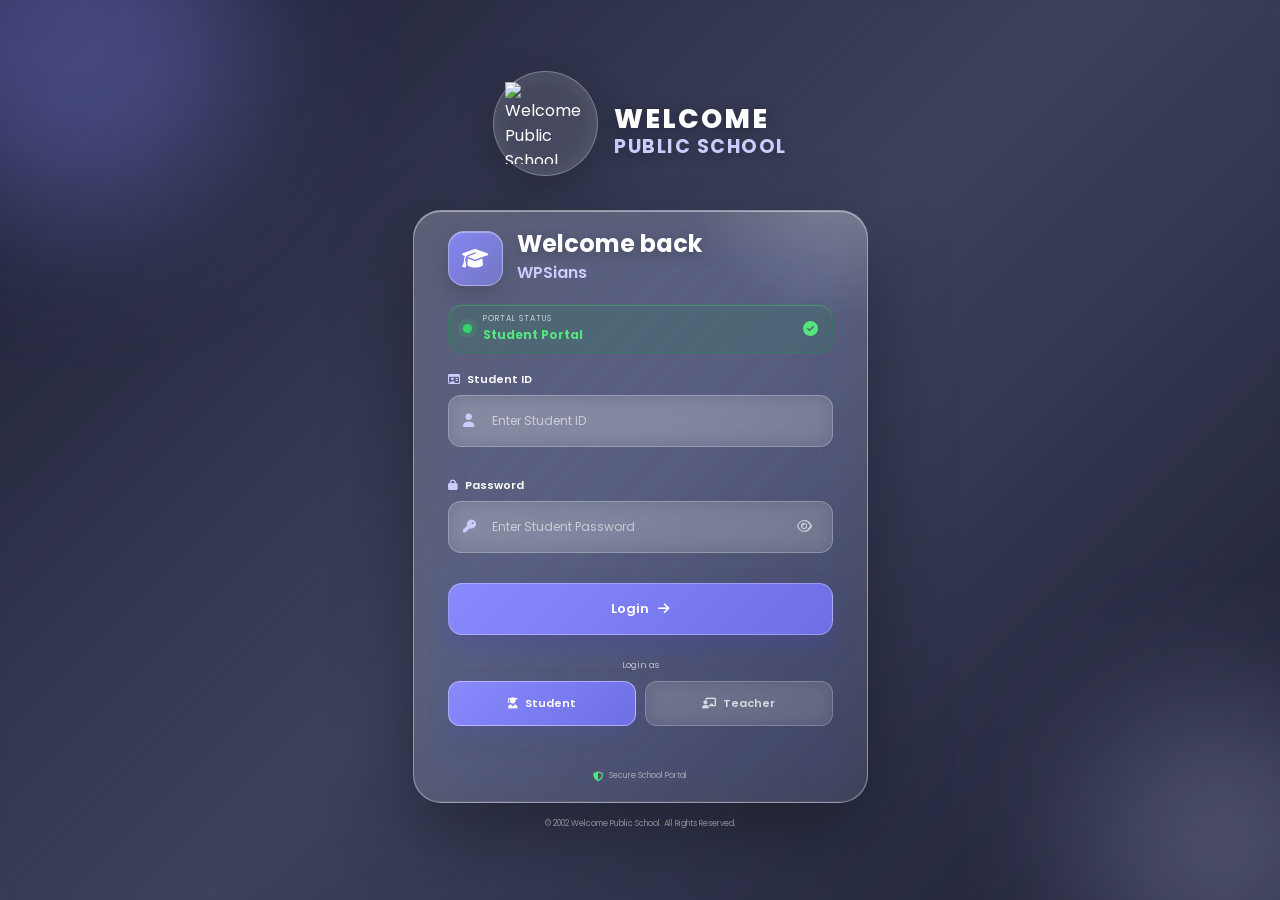
==== index.html @ 853c01d7 "Add files via upload" ====
<!DOCTYPE html>
<html lang="en">
<head>
    <meta charset="UTF-8">

    <meta
        name="viewport"
        content="width=device-width, initial-scale=1.0"
    >

    <title>Login | Welcome Public School</title>

    <!-- Google Font -->
    <link rel="preconnect" href="https://fonts.googleapis.com">
    <link rel="preconnect" href="https://fonts.gstatic.com" crossorigin>

    <link
        href="https://fonts.googleapis.com/css2?family=Poppins:wght@300;400;500;600;700;800&display=swap"
        rel="stylesheet"
    >

    <!-- Font Awesome -->
    <link
        rel="stylesheet"
        href="https://cdnjs.cloudflare.com/ajax/libs/font-awesome/6.6.0/css/all.min.css"
    >

    <!-- CSS -->
    <link rel="stylesheet" href="style.css">
    <link rel="icon" type="image/x-icon" href="/favicon.ico">

</head>

<body>

    <!-- =====================================================
         BACKGROUND VIDEO
         ===================================================== -->

    <video
        class="background-video"
        autoplay
        muted
        loop
        playsinline
        preload="auto"
    >
        <source src="images/bg-video.mp4" type="video/mp4">
    </video>


    <!-- =====================================================
         VIDEO OVERLAY
         ===================================================== -->

    <div class="video-overlay"></div>


    <!-- =====================================================
         DECORATIVE LIGHT
         ===================================================== -->

    <div class="ambient-light light-one"></div>
    <div class="ambient-light light-two"></div>


    <!-- =====================================================
         LOGIN PAGE
         ===================================================== -->

    <main class="login-page">


        <!-- =================================================
             SCHOOL BRANDING
             No background / no card
             ================================================= -->

        <section class="school-branding">

            <div class="logo-wrapper">

                <img
                    src="images/logo.png"
                    alt="Welcome Public School Logo"
                    class="school-logo"
                >

            </div>

            


            <div class="school-name">

                <h1>
                    WELCOME
                </h1>

                <h2>
                    PUBLIC SCHOOL
                </h2>

            </div>

        </section>



        <!-- =================================================
             LOGIN CARD
             ================================================= -->

        <section class="login-section">

            <div class="login-card">


                <!-- Glass shine -->

                <div class="glass-shine"></div>


                <!-- =================================================
                     CARD HEADER
                     ================================================= -->

                <div class="login-header">

                    <div class="login-icon">

                        <i class="fa-solid fa-graduation-cap"></i>

                    </div>

                    <div>

                        <h2>
                            Welcome back
                        </h2>

                        <p>
                            WPSians
                        </p>

                    </div>

                </div>



                <!-- =================================================
                     PORTAL STATUS
                     ================================================= -->

                <div
                    class="portal-status student-mode"
                    id="portalStatus"
                >

                    <span class="status-dot"></span>

                    <div class="status-text">

                        <span>
                            Portal Status
                        </span>

                        <strong id="portalName">
                            Student Portal
                        </strong>

                    </div>

                    <i
                        class="fa-solid fa-circle-check"
                        id="statusIcon"
                    ></i>

                </div>



                <!-- =================================================
                     LOGIN FORM
                     ================================================= -->

                <form
                    id="loginForm"
                    autocomplete="on"
                    novalidate
                >


                    <!-- ID -->

                    <div class="input-group">

                        <label for="userId">

                            <i class="fa-regular fa-id-card"></i>

                            <span id="idLabel">
                                Student ID
                            </span>

                        </label>


                        <div class="input-box">

                            <i class="fa-solid fa-user"></i>

                            <input
                                type="text"
                                id="userId"
                                name="userId"
                                placeholder="Enter ID"
                                autocomplete="username"
                            >

                        </div>


                        <small
                            class="error"
                            id="idError"
                        ></small>

                    </div>



                    <!-- PASSWORD -->

                    <div class="input-group">

                        <label for="password">

                            <i class="fa-solid fa-lock"></i>

                            <span id="passwordLabel">
                                Password
                            </span>

                        </label>


                        <div class="input-box">

                            <i class="fa-solid fa-key"></i>

                            <input
                                type="password"
                                id="password"
                                name="password"
                                placeholder="Enter Password"
                                autocomplete="current-password"
                            >


                            <button
                                type="button"
                                class="password-toggle"
                                id="passwordToggle"
                                aria-label="Show password"
                            >

                                <i class="fa-regular fa-eye"></i>

                            </button>

                        </div>


                        <small
                            class="error"
                            id="passwordError"
                        ></small>

                    </div>



                    <!-- =================================================
                         LOGIN BUTTON
                         ================================================= -->

                    <button
                        type="submit"
                        class="login-button"
                        id="loginButton"
                    >

                        <span class="button-text">
                            Login
                        </span>

                        <i class="fa-solid fa-arrow-right"></i>

                        <span class="loader"></span>

                    </button>

                </form>



                <!-- =================================================
                     PORTAL SELECTOR
                     ================================================= -->

                <div class="portal-selector">

                    <span class="selector-label">
                        Login as
                    </span>


                    <div class="portal-buttons">


                        <button
                            type="button"
                            class="portal-button active"
                            id="studentButton"
                        >

                            <i class="fa-solid fa-user-graduate"></i>

                            <span>
                                Student
                            </span>

                        </button>


                        <button
                            type="button"
                            class="portal-button"
                            id="teacherButton"
                        >

                            <i class="fa-solid fa-chalkboard-user"></i>

                            <span>
                                Teacher
                            </span>

                        </button>

                    </div>

                </div>



                <!-- =================================================
                     MESSAGE
                     ================================================= -->

                <div
                    class="login-message"
                    id="loginMessage"
                ></div>



                <!-- =================================================
                     SECURITY
                     ================================================= -->

                <div class="security">

                    <i class="fa-solid fa-shield-halved"></i>

                    <span>
                        Secure School Portal
                    </span>

                </div>

            </div>


            <p class="copyright">
                © 2002 Welcome Public School. All Rights Reserved.
            </p>

        </section>

    </main>


    <!-- JavaScript -->
    <script src="script.js"></script>
    <!-- JavaScript -->
    <script src="common.js"></script>

</body>
</html>
---- style.css ----
/* =========================================================
   WELCOME PUBLIC SCHOOL
   MODERN LIQUID GLASS LOGIN
   ========================================================= */


/* =========================================================
   RESET
   ========================================================= */

* {
    margin: 0;
    padding: 0;
    box-sizing: border-box;
}

html {
    min-height: 100%;
}

body {
    min-height: 100vh;

    font-family: 'Poppins', sans-serif;

    color: #FFFFFF;

    overflow-x: hidden;

    background: #333B42;
}



/* =========================================================
   BACKGROUND VIDEO
   ========================================================= */

.background-video {
    position: fixed;

    inset: 0;

    width: 100%;
    height: 100%;

    object-fit: cover;

    z-index: -5;
}



/* =========================================================
   VIDEO OVERLAY
   ========================================================= */

.video-overlay {
    position: fixed;

    inset: 0;

    z-index: -4;

    background:
        linear-gradient(
            135deg,
            rgba(20, 20, 45, 0.70),
            rgba(75, 75, 130, 0.42),
            rgba(20, 20, 45, 0.68)
        );

    backdrop-filter: blur(2px);
}



/* =========================================================
   AMBIENT LIGHTS
   ========================================================= */

.ambient-light {
    position: fixed;

    border-radius: 50%;

    pointer-events: none;

    z-index: -3;

    filter: blur(70px);
}

.light-one {
    width: 350px;
    height: 350px;

    top: -130px;
    left: -100px;

    background: rgba(138, 138, 255, 0.35);
}

.light-two {
    width: 300px;
    height: 300px;

    right: -100px;
    bottom: -100px;

    background: rgba(204, 204, 255, 0.25);
}



/* =========================================================
   MAIN PAGE
   ========================================================= */

.login-page {

    min-height: 100vh;

    width: 100%;

    display: flex;

    flex-direction: column;

    align-items: center;

    justify-content: center;

    padding: 35px 20px;

}



/* =========================================================
   SCHOOL BRANDING
   NO BACKGROUND
   NO CARD
   ========================================================= */

.school-branding {
    display: inline-flex;

    align-items: center;
    justify-content: center;

    gap: 16px;

    margin: 0 auto 25px;
    margin-bottom: 20px;

    position: relative;
    z-index: 5;

    text-align: left;

    color: #ffffff;
}

@keyframes brandingAppear {

    from {
        opacity: 0;
        transform: translateY(-18px);
    }

    to {
        opacity: 1;
        transform: translateY(0);
    }

}



/* =========================================================
   LOGO
   ========================================================= */

.logo-wrapper {

    width: 105px;
    height: 105px;

    margin: 0 auto 14px;

    display: flex;

    align-items: center;
    justify-content: center;

    border-radius: 50%;

    background: rgba(255, 255, 255, 0.10);

    border: 1px solid rgba(255, 255, 255, 0.30);

    box-shadow:
        0 10px 40px rgba(0, 0, 0, 0.22),

        inset 0 0 25px
        rgba(255, 255, 255, 0.10);

    backdrop-filter: blur(12px);

    transition: 0.35s ease;
}

.logo-wrapper:hover {

    transform: translateY(-5px) scale(1.03);

    background: rgba(255, 255, 255, 0.16);

    box-shadow:
        0 15px 45px rgba(0, 0, 0, 0.28);
}

.school-logo {

    width: 82px;
    height: 82px;

    object-fit: contain;
}



/* =========================================================
   SCHOOL NAME
   ========================================================= */

.school-name h1 {

    font-size: 27px;

    line-height: 1;

    font-weight: 800;

    letter-spacing: 2px;

    color: #FFFFFF;

    text-shadow:
        0 3px 18px rgba(0, 0, 0, 0.35);
}

.school-name h2 {

    margin-top: 5px;

    font-size: 19px;

    line-height: 1;

    font-weight: 700;

    letter-spacing: 1.5px;

    color: #CCCCFF;

    text-shadow:
        0 3px 15px rgba(0, 0, 0, 0.30);
}



/* =========================================================
   SCHOOL INFO
   ========================================================= */

.school-line {

    width: 55px;
    height: 2px;

    margin: 12px auto 8px;

    border-radius: 20px;

    background: #FFFFFF;

    opacity: 0.7;
}

.established {

    font-size: 10px;

    font-weight: 600;

    color: #FFFFFF;

    opacity: 0.9;
}

.location {

    margin-top: 3px;

    font-size: 9px;

    line-height: 1.5;

    color: #CCCCFF;

    opacity: 0.85;
}



/* =========================================================
   LOGIN SECTION
   ========================================================= */

.login-section {

    width: 100%;

    max-width: 455px;

    animation: cardAppear 0.8s 0.1s ease both;
}

@keyframes cardAppear {

    from {
        opacity: 0;

        transform:
            translateY(25px)
            scale(0.98);
    }

    to {
        opacity: 1;

        transform:
            translateY(0)
            scale(1);
    }

}



/* =========================================================
   LIQUID GLASS LOGIN CARD
   ========================================================= */

.login-card {

    position: relative;

    width: 100%;

    padding: 20px 34px;

    overflow: hidden;

    border-radius: 28px;

    background:
        linear-gradient(
            135deg,
            rgba(255, 255, 255, 0.22),
            rgba(255, 255, 255, 0.09)
        );

    border:
        1px solid rgba(255, 255, 255, 0.38);

    box-shadow:

        0 30px 80px
        rgba(0, 0, 0, 0.35),

        inset 0 1px 0
        rgba(255, 255, 255, 0.45),

        inset 0 -1px 0
        rgba(255, 255, 255, 0.08);

    backdrop-filter:
        blur(25px)
        saturate(150%);

    -webkit-backdrop-filter:
        blur(25px)
        saturate(150%);

    transition: 0.35s ease;
}

.login-card:hover {

    border-color:
        rgba(255, 255, 255, 0.50);

    box-shadow:

        0 35px 90px
        rgba(0, 0, 0, 0.40),

        inset 0 1px 0
        rgba(255, 255, 255, 0.50);
}



/* =========================================================
   GLASS SHINE
   ========================================================= */

.glass-shine {

    position: absolute;

    width: 300px;
    height: 300px;

    top: -190px;
    right: -120px;

    border-radius: 50%;

    background:
        radial-gradient(
            circle,
            rgba(255, 255, 255, 0.22),
            transparent 70%
        );

    pointer-events: none;
}



/* =========================================================
   LOGIN HEADER
   ========================================================= */

.login-header {

    position: relative;

    display: flex;

    align-items: center;

    gap: 14px;

    margin-bottom: 18px;
}

.login-icon {

    width: 55px;
    height: 55px;

    display: flex;

    align-items: center;
    justify-content: center;

    flex-shrink: 0;

    border-radius: 16px;

    color: #FFFFFF;

    background:
        linear-gradient(
            135deg,
            rgba(138, 138, 255, 0.90),
            rgba(138, 138, 255, 0.55)
        );

    border:
        1px solid rgba(255, 255, 255, 0.35);

    box-shadow:
        0 10px 25px rgba(0, 0, 0, 0.16),

        inset 0 1px 0
        rgba(255, 255, 255, 0.35);
}

.login-icon i {
    font-size: 21px;
}

.login-header h2 {

    font-size: 24px;

    line-height: 1.1;

    font-weight: 700;

    color: #FFFFFF;

    text-shadow:
        0 2px 12px rgba(0, 0, 0, 0.25);
}

.login-header p {

    margin-top: 2px;

    font-size: 16px;

    font-weight: 600;

    color: #CCCCFF;
}



/* =========================================================
   PORTAL STATUS
   ========================================================= */

.portal-status {

    display: flex;

    align-items: center;

    gap: 11px;

    padding: 8px 14px;

    margin-bottom: 18px;

    border-radius: 14px;

    background:
        rgba(10, 159, 61, 0.13);

    border:
        1px solid rgba(10, 159, 61, 0.30);

    box-shadow:
        inset 0 1px 0
        rgba(255, 255, 255, 0.15);

    transition: 0.3s ease;
}

.status-dot {

    width: 9px;
    height: 9px;

    border-radius: 50%;

    flex-shrink: 0;

    background: #35D46B;

    box-shadow:
        0 0 0 5px
        rgba(53, 212, 107, 0.13);

    animation: pulse 2s infinite;
}

@keyframes pulse {

    0% {
        box-shadow:
            0 0 0 0
            rgba(53, 212, 107, 0.35);
    }

    70% {
        box-shadow:
            0 0 0 7px
            rgba(53, 212, 107, 0);
    }

    100% {
        box-shadow:
            0 0 0 0
            rgba(53, 212, 107, 0);
    }

}

.status-text {

    flex: 1;
}

.status-text span {

    display: block;

    font-size: 8px;

    text-transform: uppercase;

    letter-spacing: 1px;

    color: rgba(255, 255, 255, 0.68);
}

.status-text strong {

    display: block;

    margin-top: 1px;

    font-size: 12px;

    color: #55E47D;

    font-weight: 700;
}

#statusIcon {

    color: #55E47D;

    font-size: 15px;
}



/* =========================================================
   INPUT GROUP
   ========================================================= */

.input-group {

    margin-bottom: 12px;
}

.input-group label {

    display: flex;

    align-items: center;

    gap: 7px;

    margin-bottom: 7px;

    font-size: 11px;

    font-weight: 600;

    color: #FFFFFF;
}

.input-group label i {

    color: #CCCCFF;
}



/* =========================================================
   INPUT BOX
   ========================================================= */

.input-box {

    position: relative;

    display: flex;

    align-items: center;
}

.input-box > i {

    position: absolute;

    left: 15px;

    color: #CCCCFF;

    font-size: 13px;

    pointer-events: none;

    z-index: 2;
}

.input-box input {

    width: 100%;

    height: 52px;

    padding:
        0 46px
        0 43px;

    border:
        1px solid rgba(255, 255, 255, 0.25);

    outline: none;

    border-radius: 13px;

    background:
        rgba(255, 255, 255, 0.11);

    color: #FFFFFF;

    font-family: 'Poppins', sans-serif;

    font-size: 12px;

    transition: 0.25s ease;

    backdrop-filter: blur(10px);
}

.input-box input::placeholder {

    color:
        rgba(255, 255, 255, 0.58);
}

.input-box input:focus {

    border-color:
        rgba(255, 255, 255, 0.65);

    background:
        rgba(255, 255, 255, 0.16);

    box-shadow:
        0 0 0 4px
        rgba(138, 138, 255, 0.18);
}



/* =========================================================
   PASSWORD BUTTON
   ========================================================= */

.password-toggle {

    position: absolute;

    right: 12px;

    width: 32px;
    height: 32px;

    display: flex;

    align-items: center;
    justify-content: center;

    border: none;

    border-radius: 8px;

    background: transparent;

    color:
        rgba(255, 255, 255, 0.65);

    cursor: pointer;

    transition: 0.2s ease;
}

.password-toggle:hover {

    color: #FFFFFF;

    background:
        rgba(255, 255, 255, 0.12);
}



/* =========================================================
   ERROR
   ========================================================= */

.error {

    display: block;

    min-height: 14px;

    margin-top: 4px;

    font-size: 9px;

    color: #FF8E8E;
}



/* =========================================================
   INVALID INPUT
   ========================================================= */

.input-box input.invalid {

    border-color:
        rgba(255, 80, 80, 0.75);

    background:
        rgba(255, 50, 50, 0.08);

    box-shadow:
        0 0 0 3px
        rgba(255, 70, 70, 0.10);
}



/* =========================================================
   LOGIN BUTTON
   ========================================================= */

.login-button {

    position: relative;

    width: 100%;

    height: 52px;

    margin-top: 2px;

    border: none;

    border-radius: 14px;

    display: flex;

    align-items: center;
    justify-content: center;

    gap: 9px;

    cursor: pointer;

    overflow: hidden;

    color: #FFFFFF;

    font-family: 'Poppins', sans-serif;

    font-size: 13px;

    font-weight: 600;

    background:
        linear-gradient(
            135deg,
            #8A8AFF,
            #6F6FE5
        );

    border:
        1px solid
        rgba(255, 255, 255, 0.30);

    box-shadow:
        0 12px 25px
        rgba(70, 70, 170, 0.35);

    transition: 0.3s ease;
}

.login-button:hover {

    transform: translateY(-2px);

    box-shadow:
        0 17px 30px
        rgba(70, 70, 170, 0.45);
}

.login-button:active {

    transform: translateY(0);
}

.login-button > i {

    transition: 0.3s ease;
}

.login-button:hover > i {

    transform: translateX(4px);
}



/* =========================================================
   LOADER
   ========================================================= */

.loader {

    display: none;

    width: 18px;
    height: 18px;

    border:
        2px solid
        rgba(255, 255, 255, 0.40);

    border-top-color: #FFFFFF;

    border-radius: 50%;

    animation: spin 0.7s linear infinite;
}

.login-button.loading .button-text,
.login-button.loading > i {

    display: none;
}

.login-button.loading .loader {

    display: block;
}

@keyframes spin {

    to {
        transform: rotate(360deg);
    }

}



/* =========================================================
   PORTAL SELECTOR
   ========================================================= */

.portal-selector {

    margin-top: 24px;

    text-align: center;
}

.selector-label {

    display: block;

    margin-bottom: 9px;

    font-size: 9px;

    color:
        rgba(255, 255, 255, 0.65);
}

.portal-buttons {

    display: grid;

    grid-template-columns: 1fr 1fr;

    gap: 9px;
}

.portal-button {

    height: 45px;

    display: flex;

    align-items: center;
    justify-content: center;

    gap: 7px;

    border:
        1px solid
        rgba(255, 255, 255, 0.22);

    border-radius: 12px;

    background:
        rgba(255, 255, 255, 0.08);

    color:
        rgba(255, 255, 255, 0.75);

    font-family: 'Poppins', sans-serif;

    font-size: 11px;

    font-weight: 600;

    cursor: pointer;

    backdrop-filter: blur(8px);

    transition: 0.25s ease;
}

.portal-button:hover {

    background:
        rgba(255, 255, 255, 0.15);

    color: #FFFFFF;

    transform: translateY(-2px);
}

.portal-button.active {

   background:
        linear-gradient(
            135deg,
            #8A8AFF,
            #6F6FE5
        );
    border-color:
        rgba(255, 255, 255, 0.40);

    color: #FFFFFF;

    box-shadow:
        0 8px 20px
        rgba(80, 80, 180, 0.28);
}



/* =========================================================
   TEACHER MODE
   ========================================================= */

.login-card.teacher-mode
.portal-status {

    background:
        rgba(138, 138, 255, 0.15);

    border-color:
        rgba(204, 204, 255, 0.35);
}

.login-card.teacher-mode
.status-dot {

    background: #CCCCFF;

    box-shadow:
        0 0 0 5px
        rgba(204, 204, 255, 0.13);
}

.login-card.teacher-mode
.status-text strong {

    color: #CCCCFF;
}

.login-card.teacher-mode
#statusIcon {

    color: #CCCCFF;
}



/* =========================================================
   LOGIN MESSAGE
   ========================================================= */

.login-message {

    min-height: 17px;

    margin-top: 12px;

    text-align: center;

    font-size: 9px;

    font-weight: 500;
}

.login-message.success {

    color: #55E47D;
}

.login-message.error {

    color: #FF8E8E;
}



/* =========================================================
   SECURITY
   ========================================================= */

.security {

    display: flex;

    align-items: center;
    justify-content: center;

    gap: 6px;

    margin-top: 15px;

    color:
        rgba(255, 255, 255, 0.50);

    font-size: 8px;
}

.security i {

    color: #55E47D;

    font-size: 10px;
}



/* =========================================================
   COPYRIGHT
   ========================================================= */

.copyright {

    margin-top: 15px;

    text-align: center;

    font-size: 8px;

    color:
        rgba(255, 255, 255, 0.62);
}



/* =========================================================
   RESPONSIVE
   ========================================================= */

@media (max-width: 600px) {

    .login-page {

        padding:
            25px 15px;
    }

    .school-branding {

        margin-bottom: 20px;
    }

    .logo-wrapper {

        width: 88px;
        height: 88px;
    }

    .school-logo {

        width: 68px;
        height: 68px;
    }

    .school-name h1 {

        font-size: 23px;
    }

    .school-name h2 {

        font-size: 17px;
    }

    .login-card {

        padding: 27px 21px;

        border-radius: 24px;
    }

    .login-header h2 {

        font-size: 21px;
    }

}



@media (max-width: 420px) {

    .login-page {

        padding:
            20px 12px;
    }

    .logo-wrapper {

        width: 78px;
        height: 78px;
    }

    .school-logo {

        width: 60px;
        height: 60px;
    }

    .school-name h1 {

        font-size: 20px;
    }

    .school-name h2 {

        font-size: 15px;
    }

    .location {

        font-size: 8px;
    }

    .login-card {

        padding: 23px 17px;

        border-radius: 21px;
    }

    .login-icon {

        width: 48px;
        height: 48px;
    }

    .login-header h2 {

        font-size: 19px;
    }

    .login-header p {

        font-size: 14px;
    }

    .input-box input {

        height: 49px;
    }

    .login-button {

        height: 50px;
    }

}



/* =========================================================
   ACCESSIBILITY
   ========================================================= */

button:focus-visible,
input:focus-visible {

    outline:
        2px solid
        rgba(255, 255, 255, 0.65);

    outline-offset: 2px;
}



/* =========================================================
   REDUCED MOTION
   ========================================================= */

@media (prefers-reduced-motion: reduce) {

    *,
    *::before,
    *::after {

        animation-duration: 0.01ms !important;

        animation-iteration-count: 1 !important;

        transition-duration: 0.01ms !important;
    }

}
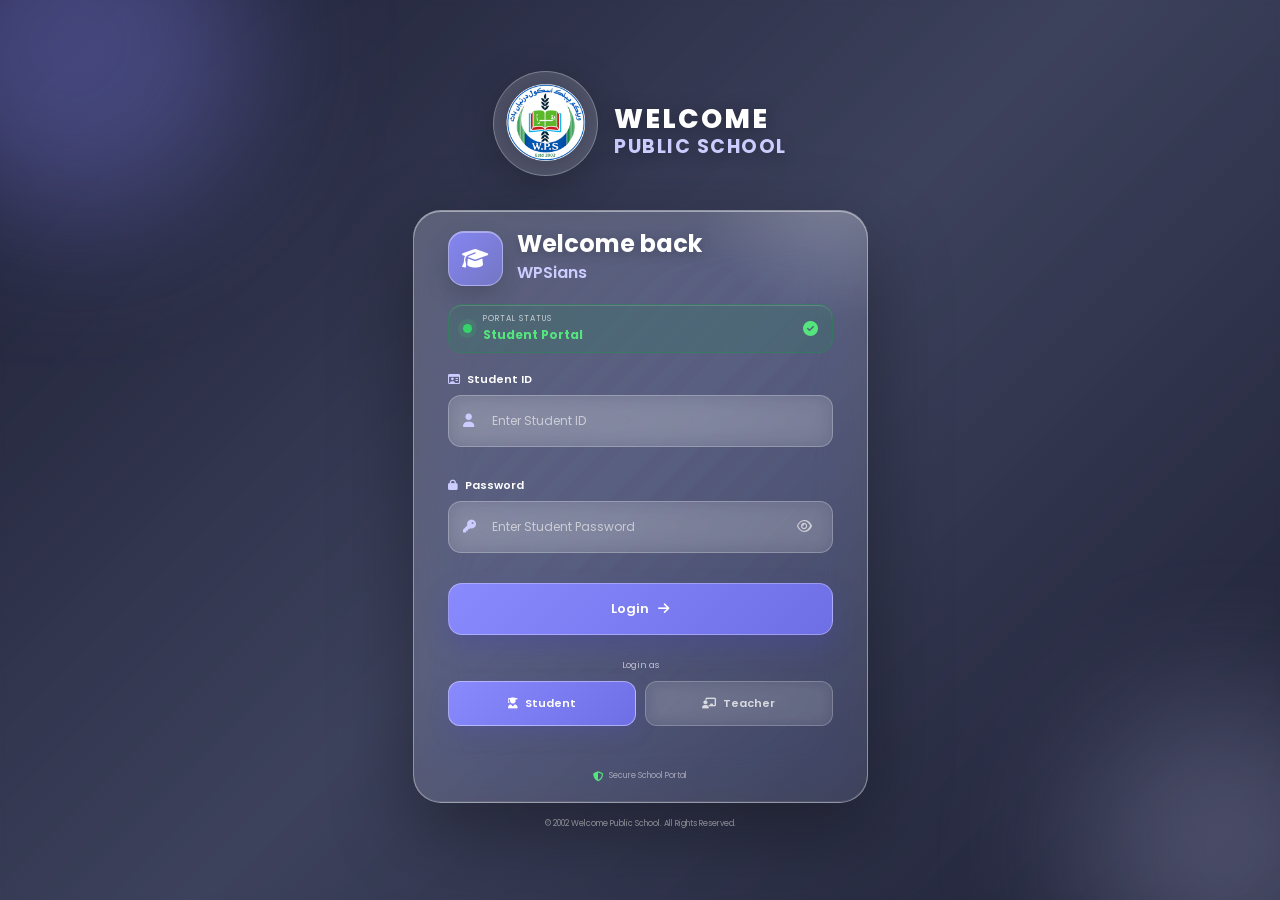
==== commit 8c564964: "Update index.html" ====
--- a/index.html
+++ b/index.html
@@ -27,7 +27,23 @@
 
     <!-- CSS -->
     <link rel="stylesheet" href="style.css">
-    <link rel="icon" type="image/x-icon" href="/favicon.ico">
+<!-- Favicon -->
+<link rel="icon" type="image/x-icon" href="/favicon.ico">
+<link rel="icon" type="image/png" sizes="16x16" href="/favicon-16x16.png">
+<link rel="icon" type="image/png" sizes="32x32" href="/favicon-32x32.png">
+
+<!-- Apple / Safari -->
+<link rel="apple-touch-icon" sizes="180x180" href="/apple-touch-icon.png">
+
+<!-- Android / PWA -->
+<link rel="icon" type="image/png" sizes="192x192" href="/android-chrome-192x192.png">
+<link rel="icon" type="image/png" sizes="512x512" href="/android-chrome-512x512.png">
+
+<!-- Web App Manifest -->
+<link rel="manifest" href="/site.webmanifest">
+
+<!-- Theme color -->
+<meta name="theme-color" content="#ffffff">
 
 </head>
 
@@ -398,4 +414,4 @@
     <script src="common.js"></script>
 
 </body>
-</html>+</html>
